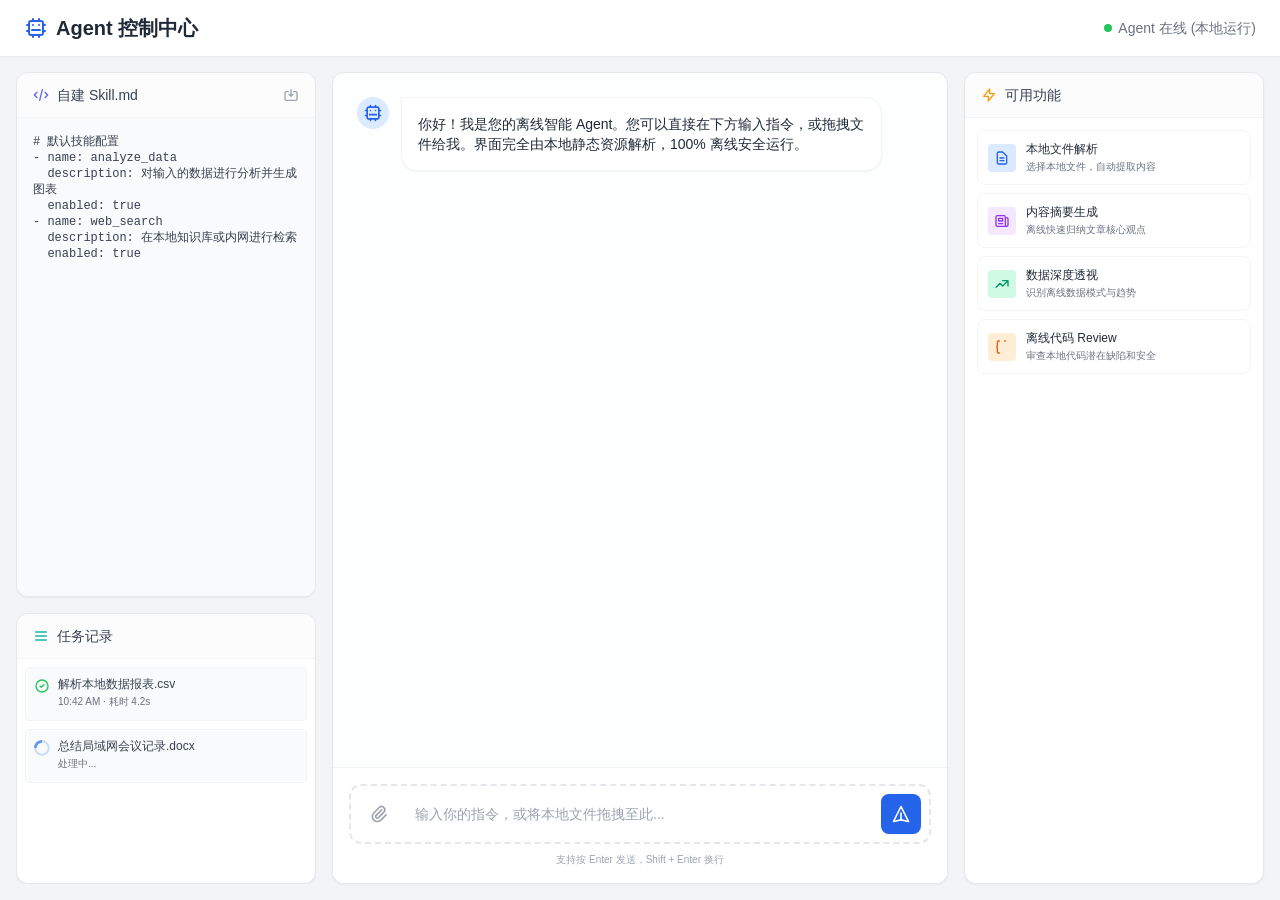
==== index.html @ 758be7bc "agent本地wsl成功运行" ====
<!DOCTYPE html>
<html lang="zh-CN">
<head>
    <meta charset="UTF-8">
    <meta name="viewport" content="width=device-width, initial-scale=1.0">
    <title>Agent 控制中心 - 离线版</title>
    
    <script src="tailwind.min.js"></script>
    
    <style>
        body {
            /* 使用系统默认的现代高质量字体族，完美适配 Windows、Mac、iOS、Android，无需加载外部网络字体 */
            font-family: -apple-system, BlinkMacSystemFont, "Segoe UI", Roboto, "Helvetica Neue", Arial, "Noto Sans", sans-serif, "Apple Color Emoji", "Segoe UI Emoji", "Segoe UI Symbol";
            background-color: #f3f4f6; /* bg-gray-100 */
        }
        /* 自定义滚动条样式 */
        ::-webkit-scrollbar {
            width: 6px;
        }
        ::-webkit-scrollbar-track {
            background: transparent;
        }
        ::-webkit-scrollbar-thumb {
            background: #cbd5e1; /* slate-300 */
            border-radius: 10px;
        }
        ::-webkit-scrollbar-thumb:hover {
            background: #94a3b8; /* slate-400 */
        }
        
        /* 拖拽区域的高亮动画 */
        .drag-active {
            border-color: #3b82f6; /* blue-500 */
            background-color: #eff6ff; /* blue-50 */
        }
    </style>
</head>
<body class="h-screen flex flex-col overflow-hidden text-gray-800">

    <header class="bg-white shadow-sm h-14 flex items-center justify-between px-6 flex-shrink-0 z-10 relative">
        <div class="flex items-center gap-2">
            <!-- 机器人 SVG 图标 (代替 ph-robot) -->
            <svg class="w-6 h-6 text-blue-600" fill="none" stroke="currentColor" stroke-width="2" viewBox="0 0 24 24">
                <path stroke-linecap="round" stroke-linejoin="round" d="M9 3v2m6-2v2M9 19v2m6-2v2M5 9H3m2 6H3m18-6h-2m2 6h-2M7 19h10a2 2 0 002-2V7a2 2 0 00-2-2H7a2 2 0 00-2 2v10a2 2 0 002 2zM9 9h.01M15 9h.01M8 14h8" />
            </svg>
            <h1 class="text-xl font-semibold text-gray-800">Agent 控制中心</h1>
        </div>
        <div class="flex items-center gap-4 text-sm text-gray-500">
            <span class="flex items-center gap-1.5">
                <span class="w-2 h-2 rounded-full bg-green-500"></span> 
                Agent 在线 (本地运行)
            </span>
        </div>
    </header>

    <main class="flex-1 overflow-hidden grid grid-cols-12 gap-4 p-4 h-full relative">

        <aside class="col-span-3 flex flex-col gap-4 h-full overflow-hidden">
            <div class="bg-white rounded-xl shadow-sm border border-gray-200 flex-1 flex flex-col overflow-hidden">
                <div class="px-4 py-3 border-b border-gray-100 flex justify-between items-center bg-gray-50/50">
                    <h2 class="font-medium flex items-center gap-2 text-sm text-gray-700">
                        <!-- 代码 SVG 图标 (代替 ph-code) -->
                        <svg class="w-4 h-4 text-indigo-500" fill="none" stroke="currentColor" stroke-width="2" viewBox="0 0 24 24">
                            <path stroke-linecap="round" stroke-linejoin="round" d="M10 20l4-16m4 4l4 4-4 4M6 16l-4-4 4-4" />
                        </svg>
                        自建 Skill.md
                    </h2>
                    <button id="save-skill-button" class="text-gray-400 hover:text-gray-600 focus:outline-none" onclick="showLocalToast('已保存技能配置到本地')">
                        <!-- 磁盘保存 SVG 图标 (代替 ph-floppy-disk) -->
                        <svg class="w-4 h-4" fill="none" stroke="currentColor" stroke-width="2" viewBox="0 0 24 24">
                            <path stroke-linecap="round" stroke-linejoin="round" d="M8 7H5a2 2 0 00-2 2v9a2 2 0 002 2h14a2 2 0 002-2V9a2 2 0 00-2-2h-3m-1 4l-3 3m0 0l-3-3m3 3V4" />
                        </svg>
                    </button>
                </div>
                <div class="p-0 flex-1 relative">
                    <textarea class="w-full h-full resize-none p-4 text-xs font-mono bg-gray-50 text-gray-700 outline-none focus:ring-2 focus:ring-inset focus:ring-indigo-200" placeholder="在此定义Agent技能...
例如:
- name: read_file
  description: 读取本地文件内容
  parameters: ...">
# 默认技能配置
- name: analyze_data
  description: 对输入的数据进行分析并生成图表
  enabled: true
- name: web_search
  description: 在本地知识库或内网进行检索
  enabled: true
</textarea>
                </div>
            </div>

            <div class="bg-white rounded-xl shadow-sm border border-gray-200 h-1/3 flex flex-col overflow-hidden">
                <div class="px-4 py-3 border-b border-gray-100 bg-gray-50/50">
                    <h2 class="font-medium flex items-center gap-2 text-sm text-gray-700">
                        <!-- 列表/任务 SVG 图标 (代替 ph-list-dashes) -->
                        <svg class="w-4 h-4 text-teal-500" fill="none" stroke="currentColor" stroke-width="2" viewBox="0 0 24 24">
                            <path stroke-linecap="round" stroke-linejoin="round" d="M4 6h16M4 12h16M4 18h16" />
                        </svg>
                        任务记录
                    </h2>
                </div>
                <div class="p-2 overflow-y-auto flex-1 space-y-2 text-sm" id="task-list">
                    <!-- 模拟完成任务 -->
                    <div class="p-2 rounded bg-gray-50 border border-gray-100 flex items-start gap-2">
                        <!-- 成功勾选 SVG -->
                        <svg class="w-4 h-4 text-green-500 mt-0.5 shrink-0" fill="none" stroke="currentColor" stroke-width="2" viewBox="0 0 24 24">
                            <path stroke-linecap="round" stroke-linejoin="round" d="M9 12l2 2 4-4m6 2a9 9 0 11-18 0 9 9 0 0118 0z" />
                        </svg>
                        <div>
                            <p class="font-medium text-xs text-gray-700">解析本地数据报表.csv</p>
                            <p class="text-[10px] text-gray-500">10:42 AM · 耗时 4.2s</p>
                        </div>
                    </div>
                    <!-- 模拟进行中任务 -->
                    <div class="p-2 rounded bg-gray-50 border border-gray-100 flex items-start gap-2">
                        <!-- 加载等待 SVG -->
                        <svg class="animate-spin h-4 w-4 text-blue-500 mt-0.5 shrink-0" fill="none" viewBox="0 0 24 24">
                            <circle class="opacity-25" cx="12" cy="12" r="10" stroke="currentColor" stroke-width="3"></circle>
                            <path class="opacity-75" fill="currentColor" d="M4 12a8 8 0 018-8V0C5.373 0 0 5.373 0 12h4z"></path>
                        </svg>
                        <div>
                            <p class="font-medium text-xs text-gray-700">总结局域网会议记录.docx</p>
                            <p class="text-[10px] text-gray-500">处理中...</p>
                        </div>
                    </div>
                </div>
            </div>
        </aside>

        <section class="col-span-6 flex flex-col bg-white rounded-xl shadow-sm border border-gray-200 h-full overflow-hidden relative">
            
            <!-- 3. 显示 Agent 思考过程 (顶部悬浮) -->
            <div id="agent-thought-process" class="hidden border-b border-indigo-100 bg-indigo-50/50 p-4 transition-all duration-300 relative">
                <button onclick="toggleThoughtProcess()" class="absolute top-2 right-2 text-gray-400 hover:text-gray-600">
                    <!-- 关闭 SVG 图标 -->
                    <svg class="w-4 h-4" fill="none" stroke="currentColor" stroke-width="2" viewBox="0 0 24 24">
                        <path stroke-linecap="round" stroke-linejoin="round" d="M6 18L18 6M6 6l12 12" />
                    </svg>
                </button>
                <h3 class="text-xs font-semibold text-indigo-600 uppercase tracking-wider mb-2 flex items-center gap-1.5">
                    <!-- 脑力 SVG 动画 -->
                    <svg class="w-4 h-4 animate-pulse text-indigo-500" fill="none" stroke="currentColor" stroke-width="2" viewBox="0 0 24 24">
                        <path stroke-linecap="round" stroke-linejoin="round" d="M9.663 17h4.673M12 3v1m6.364 1.636l-.707.707M21 12h-1M4 12H3m3.343-5.657l-.707-.707m2.828 9.9a5 5 0 117.072 0l-.548.547A3.374 3.374 0 0014 18.469V19a2 2 0 11-4 0v-.531c0-.895-.356-1.754-.988-2.386l-.548-.547z" />
                    </svg>
                    Agent 思考与执行步骤
                </h3>
                <div class="space-y-3 text-xs" id="thought-steps">
                    <!-- 动态插入执行步骤 -->
                </div>
            </div>

            <!-- 1. 基础的聊天框 (居中主要区域) -->
            <div class="flex-1 overflow-y-auto p-6 space-y-6 bg-gray-50/30" id="chat-messages">
                <!-- 欢迎消息 -->
                <div class="flex items-start gap-3">
                    <div class="w-8 h-8 rounded-full bg-blue-100 flex items-center justify-center flex-shrink-0 text-blue-600">
                        <!-- 机器人 SVG -->
                        <svg class="w-5 h-5" fill="none" stroke="currentColor" stroke-width="2" viewBox="0 0 24 24">
                            <path stroke-linecap="round" stroke-linejoin="round" d="M9 3v2m6-2v2M9 19v2m6-2v2M5 9H3m2 6H3m18-6h-2m2 6h-2M7 19h10a2 2 0 002-2V7a2 2 0 00-2-2H7a2 2 0 00-2 2v10a2 2 0 002 2zM9 9h.01M15 9h.01M8 14h8" />
                        </svg>
                    </div>
                    <div class="bg-white border border-gray-100 p-4 rounded-2xl rounded-tl-none shadow-sm max-w-[85%]">
                        <p class="text-sm">你好！我是您的离线智能 Agent。您可以直接在下方输入指令，或拖拽文件给我。界面完全由本地静态资源解析，100% 离线安全运行。</p>
                    </div>
                </div>
            </div>

            <!-- 输入区域 & 2. 拖拽/点击上传文件 -->
            <div class="p-4 border-t border-gray-100 bg-white">
                <div id="drop-zone" class="border-2 border-dashed border-gray-200 rounded-xl p-2 transition-colors relative group">
                    
                    <!-- 文件预览区域 -->
                    <div id="file-preview-area" class="hidden flex gap-2 mb-2 p-2 bg-gray-50 rounded-lg overflow-x-auto">
                        <!-- 文件标签模板 -->
                    </div>

                    <div class="flex items-end gap-2">
                        <!-- 隐藏的实际文件输入框 -->
                        <input type="file" id="file-input" class="hidden" multiple>
                        
                        <!-- 离线上传文件按钮 -->
                        <button onclick="document.getElementById('file-input').click()" class="p-2.5 text-gray-400 hover:text-blue-500 hover:bg-blue-50 rounded-lg transition-colors focus:outline-none" title="上传本地文件">
                            <!-- 回形针 SVG -->
                            <svg class="w-5 h-5" fill="none" stroke="currentColor" stroke-width="2" viewBox="0 0 24 24">
                                <path stroke-linecap="round" stroke-linejoin="round" d="M15.172 7l-6.586 6.586a2 2 0 102.828 2.828l6.414-6.586a4 4 0 00-5.656-5.656l-6.415 6.585a6 6 0 108.486 8.486L20.5 13" />
                            </svg>
                        </button>

                        <!-- 文本输入框 -->
                        <textarea id="prompt-input" rows="1" class="flex-1 bg-transparent border-0 outline-none resize-none py-2.5 px-2 text-sm text-gray-700 placeholder-gray-400 max-h-32" placeholder="输入你的指令，或将本地文件拖拽至此..." oninput="autoResize(this)"></textarea>
                        
                        <!-- 发送按钮 -->
                        <button onclick="sendMessage()" class="p-2.5 bg-blue-600 text-white hover:bg-blue-700 rounded-lg transition-colors shadow-sm disabled:opacity-50 disabled:cursor-not-allowed focus:outline-none" id="send-btn">
                            <!-- 发送纸飞机 SVG -->
                            <svg class="w-5 h-5" fill="none" stroke="currentColor" stroke-width="2" viewBox="0 0 24 24">
                                <path stroke-linecap="round" stroke-linejoin="round" d="M12 19l9 2-9-18-9 18 9-2zm0 0v-8" />
                            </svg>
                        </button>
                    </div>
                    
                    <!-- 拖拽提示遮罩 -->
                    <div class="absolute inset-0 bg-blue-50/90 backdrop-blur-sm rounded-xl flex items-center justify-center border-2 border-blue-400 opacity-0 pointer-events-none group-[.drag-active]:opacity-100 transition-opacity z-10">
                        <p class="text-blue-600 font-medium flex items-center gap-2 text-sm">
                            <!-- 向上上传 SVG -->
                            <svg class="w-5 h-5 animate-bounce" fill="none" stroke="currentColor" stroke-width="2" viewBox="0 0 24 24">
                                <path stroke-linecap="round" stroke-linejoin="round" d="M4 16v1a3 3 0 003 3h10a3 3 0 003-3v-1m-4-8l-4-4m0 0L8 8m4-4v12" />
                            </svg>
                            松开鼠标上传本地文件
                        </p>
                    </div>
                </div>
                <div class="text-center mt-2 text-[10px] text-gray-400">
                    支持按 Enter 发送，Shift + Enter 换行
                </div>
            </div>
        </section>

        <aside class="col-span-3 bg-white rounded-xl shadow-sm border border-gray-200 h-full overflow-hidden flex flex-col">
            <div class="px-4 py-3 border-b border-gray-100 bg-gray-50/50">
                <h2 class="font-medium flex items-center gap-2 text-sm text-gray-700">
                    <!-- 闪电 SVG 图标 (代替 ph-lightning) -->
                    <svg class="w-4 h-4 text-amber-500" fill="none" stroke="currentColor" stroke-width="2" viewBox="0 0 24 24">
                        <path stroke-linecap="round" stroke-linejoin="round" d="M13 10V3L4 14h7v7l9-11h-7z" />
                    </svg>
                    可用功能
                </h2>
            </div>
            <div class="p-3 overflow-y-auto flex-1 space-y-2">
                
                <!-- 功能 1 -->
                <button onclick="triggerFunction('file_parse')" class="w-full text-left p-2.5 rounded-lg border border-gray-100 hover:border-blue-200 hover:bg-blue-50 transition-all group focus:outline-none">
                    <div class="flex items-center gap-2.5">
                        <div class="w-7 h-7 rounded bg-blue-100 text-blue-600 flex items-center justify-center shrink-0">
                            <!-- 文本文件 SVG (代替 ph-file-text) -->
                            <svg class="w-4 h-4" fill="none" stroke="currentColor" stroke-width="2" viewBox="0 0 24 24">
                                <path stroke-linecap="round" stroke-linejoin="round" d="M9 12h6m-6 4h6m2 5H7a2 2 0 01-2-2V5a2 2 0 012-2h5.586a1 1 0 01.707.293l5.414 5.414a1 1 0 01.293.707V19a2 2 0 01-2 2z" />
                            </svg>
                        </div>
                        <div>
                            <h3 class="font-medium text-xs text-gray-800 group-hover:text-blue-700">本地文件解析</h3>
                            <p class="text-[10px] text-gray-500 mt-0.5">选择本地文件，自动提取内容</p>
                        </div>
                    </div>
                </button>

                <!-- 功能 2 -->
                <button onclick="insertPrompt('请帮我总结以下内容：\n\n')" class="w-full text-left p-2.5 rounded-lg border border-gray-100 hover:border-purple-200 hover:bg-purple-50 transition-all group focus:outline-none">
                    <div class="flex items-center gap-2.5">
                        <div class="w-7 h-7 rounded bg-purple-100 text-purple-600 flex items-center justify-center shrink-0">
                            <!-- 文章报告 SVG (代替 ph-article) -->
                            <svg class="w-4 h-4" fill="none" stroke="currentColor" stroke-width="2" viewBox="0 0 24 24">
                                <path stroke-linecap="round" stroke-linejoin="round" d="M19 20H5a2 2 0 01-2-2V6a2 2 0 012-2h10a2 2 0 012 2v1m2 13a2 2 0 01-2-2V7m2 13a2 2 0 002-2V9a2 2 0 00-2-2h-2m-4-3H9M7 16h6M7 8h6v4H7V8z" />
                            </svg>
                        </div>
                        <div>
                            <h3 class="font-medium text-xs text-gray-800 group-hover:text-purple-700">内容摘要生成</h3>
                            <p class="text-[10px] text-gray-500 mt-0.5">离线快速归纳文章核心观点</p>
                        </div>
                    </div>
                </button>

                <!-- 功能 3 -->
                <button onclick="insertPrompt('请对以下数据进行分析，找出异常趋势：\n\n')" class="w-full text-left p-2.5 rounded-lg border border-gray-100 hover:border-emerald-200 hover:bg-emerald-50 transition-all group focus:outline-none">
                    <div class="flex items-center gap-2.5">
                        <div class="w-7 h-7 rounded bg-emerald-100 text-emerald-600 flex items-center justify-center shrink-0">
                            <!-- 数据折线图 SVG (代替 ph-chart-line-up) -->
                            <svg class="w-4 h-4" fill="none" stroke="currentColor" stroke-width="2" viewBox="0 0 24 24">
                                <path stroke-linecap="round" stroke-linejoin="round" d="M13 7h8m0 0v8m0-8l-8 8-4-4-6 6" />
                            </svg>
                        </div>
                        <div>
                            <h3 class="font-medium text-xs text-gray-800 group-hover:text-emerald-700">数据深度透视</h3>
                            <p class="text-[10px] text-gray-500 mt-0.5">识别离线数据模式与趋势</p>
                        </div>
                    </div>
                </button>

                 <!-- 功能 4 -->
                 <button onclick="triggerFunction('code_review')" class="w-full text-left p-2.5 rounded-lg border border-gray-100 hover:border-orange-200 hover:bg-orange-50 transition-all group focus:outline-none">
                    <div class="flex items-center gap-2.5">
                        <div class="w-7 h-7 rounded bg-orange-100 text-orange-600 flex items-center justify-center shrink-0">
                            <!-- 花括号代码审查 SVG (代替 ph-brackets-curly) -->
                            <svg class="w-4 h-4" fill="none" stroke="currentColor" stroke-width="2" viewBox="0 0 24 24">
                                <path stroke-linecap="round" stroke-linejoin="round" d="M8 3H7a2 2 0 00-2 2v5a2 2 0 01-1 2 2 2 0 011 2v5a2 2 0 002 2h1M16 3h1a2 2 0 022 2v5a2 2 0 011 2 2 2 0 01-1 2v5a2 2 0 02-2 2h-1" />
                            </svg>
                        </div>
                        <div>
                            <h3 class="font-medium text-xs text-gray-800 group-hover:text-orange-700">离线代码 Review</h3>
                            <p class="text-[10px] text-gray-500 mt-0.5">审查本地代码潜在缺陷和安全</p>
                        </div>
                    </div>
                </button>
            </div>
        </aside>

    </main>

    <!-- 本地模拟文件选择弹窗 -->
    <div id="file-modal" class="fixed inset-0 bg-black/40 backdrop-blur-sm hidden items-center justify-center z-50">
        <div class="bg-white rounded-xl shadow-xl w-96 max-w-[90vw] overflow-hidden transform transition-all">
            <div class="px-4 py-3 border-b border-gray-100 flex justify-between items-center">
                <h3 class="font-medium text-sm text-gray-800">选择需要载入的本地模拟文件</h3>
                <button onclick="closeModal()" class="text-gray-400 hover:text-gray-600 focus:outline-none">
                    <!-- 关闭 SVG -->
                    <svg class="w-4 h-4" fill="none" stroke="currentColor" stroke-width="2" viewBox="0 0 24 24">
                        <path stroke-linecap="round" stroke-linejoin="round" d="M6 18L18 6M6 6l12 12" />
                    </svg>
                </button>
            </div>
            <div class="p-4 space-y-4">
                <div class="space-y-2">
                    <label class="flex items-center gap-3 p-2.5 rounded hover:bg-gray-50 cursor-pointer border border-transparent hover:border-gray-200">
                        <input type="radio" name="modal-file" value="data_report_2023.csv" class="text-blue-600 focus:ring-blue-500">
                        <!-- CSV 文件 SVG -->
                        <svg class="w-5 h-5 text-emerald-600 shrink-0" fill="none" stroke="currentColor" stroke-width="2" viewBox="0 0 24 24">
                            <path stroke-linecap="round" stroke-linejoin="round" d="M9 17v-2m3 2v-4m3 4v-6m2 10H7a2 2 0 01-2-2V5a2 2 0 012-2h5.586a1 1 0 01.707.293l5.414 5.414a1 1 0 01.293.707V19a2 2 0 01-2 2z" />
                        </svg>
                        <span class="text-xs text-gray-700">data_report_2023.csv</span>
                    </label>
                    <label class="flex items-center gap-3 p-2.5 rounded hover:bg-gray-50 cursor-pointer border border-transparent hover:border-gray-200">
                        <input type="radio" name="modal-file" value="user_feedback.txt" class="text-blue-600 focus:ring-blue-500">
                        <!-- 文本文件 SVG -->
                        <svg class="w-5 h-5 text-blue-500 shrink-0" fill="none" stroke="currentColor" stroke-width="2" viewBox="0 0 24 24">
                            <path stroke-linecap="round" stroke-linejoin="round" d="M9 12h6m-6 4h6m2 5H7a2 2 0 01-2-2V5a2 2 0 012-2h5.586a1 1 0 01.707.293l5.414 5.414a1 1 0 01.293.707V19a2 2 0 01-2 2z" />
                        </svg>
                        <span class="text-xs text-gray-700">user_feedback.txt</span>
                    </label>
                </div>
            </div>
            <div class="px-4 py-3 bg-gray-50 flex justify-end gap-2">
                <button onclick="closeModal()" class="px-4 py-2 text-xs text-gray-600 hover:bg-gray-200 rounded-lg transition-colors focus:outline-none">取消</button>
                <button onclick="confirmFileSelection()" class="px-4 py-2 text-xs bg-blue-600 text-white hover:bg-blue-700 rounded-lg transition-colors focus:outline-none">确认载入并填充</button>
            </div>
        </div>
    </div>

    <!-- 自定义轻量级 Toast 提示区域 -->
    <div id="toast-container" class="fixed bottom-6 right-6 flex flex-col gap-2 z-50"></div>


    <script>
        const inputElement = document.getElementById('prompt-input');
        const chatMessages = document.getElementById('chat-messages');
        const dropZone = document.getElementById('drop-zone');
        const fileInput = document.getElementById('file-input');
        const filePreviewArea = document.getElementById('file-preview-area');
        const thoughtProcessPanel = document.getElementById('agent-thought-process');
        const thoughtStepsContainer = document.getElementById('thought-steps');
        const taskList = document.getElementById('task-list');

        let selectedFiles = []; // 存储当前选中的文件

        // --- 1. 轻量级离线轻提示 (替代 alert) ---
        function showLocalToast(message) {
            const container = document.getElementById('toast-container');
            const toast = document.createElement('div');
            toast.className = 'bg-gray-900/90 text-white text-xs py-2 px-4 rounded-lg shadow-lg flex items-center gap-2 animate-fade-in-up';
            toast.innerHTML = `
                <svg class="w-4 h-4 text-green-400 shrink-0" fill="none" stroke="currentColor" stroke-width="2" viewBox="0 0 24 24">
                    <path stroke-linecap="round" stroke-linejoin="round" d="M9 12l2 2 4-4m6 2a9 9 0 11-18 0 9 9 0 0118 0z" />
                </svg>
                <span>${message}</span>
            `;
            container.appendChild(toast);
            setTimeout(() => {
                toast.classList.add('opacity-0');
                setTimeout(() => toast.remove(), 300);
            }, 2500);
        }

        // --- 2. 输入框自适应高度 ---
        function autoResize(textarea) {
            textarea.style.height = 'auto';
            textarea.style.height = textarea.scrollHeight + 'px';
            if (textarea.value === '') textarea.style.height = 'auto';
        }

        // --- 3. 拖放与文件加载逻辑 ---
        ['dragenter', 'dragover', 'dragleave', 'drop'].forEach(eventName => {
            dropZone.addEventListener(eventName, preventDefaults, false);
            document.body.addEventListener(eventName, preventDefaults, false);
        });

        function preventDefaults(e) {
            e.preventDefault();
            e.stopPropagation();
        }

        ['dragenter', 'dragover'].forEach(eventName => {
            dropZone.addEventListener(eventName, () => dropZone.classList.add('drag-active'), false);
        });

        ['dragleave', 'drop'].forEach(eventName => {
            dropZone.addEventListener(eventName, () => dropZone.classList.remove('drag-active'), false);
        });

        dropZone.addEventListener('drop', handleDrop, false);
        fileInput.addEventListener('change', handleFilesSelect, false);

        function handleDrop(e) {
            const dt = e.dataTransfer;
            const files = dt.files;
            handleFiles(files);
        }

        function handleFilesSelect(e) {
            const files = e.target.files;
            handleFiles(files);
            fileInput.value = ''; // 重置以支持重复上传
        }

        function handleFiles(files) {
            if (files.length > 0) {
                Array.from(files).forEach(file => {
                    if (!selectedFiles.some(f => f.name === file.name)) {
                        selectedFiles.push(file);
                    }
                });
                renderFilePreviews();
                inputElement.focus();
            }
        }

        function renderFilePreviews() {
            if (selectedFiles.length === 0) {
                filePreviewArea.classList.add('hidden');
                return;
            }
            
            filePreviewArea.classList.remove('hidden');
            filePreviewArea.innerHTML = '';
            
            selectedFiles.forEach((file, index) => {
                const fileTag = document.createElement('div');
                fileTag.className = 'flex items-center gap-1.5 bg-white border border-gray-200 px-2 py-1 rounded text-[11px] text-gray-700 shrink-0 shadow-sm';
                fileTag.innerHTML = `
                    <svg class="w-3.5 h-3.5 text-gray-500" fill="none" stroke="currentColor" stroke-width="2" viewBox="0 0 24 24">
                        <path stroke-linecap="round" stroke-linejoin="round" d="M15.172 7l-6.586 6.586a2 2 0 102.828 2.828l6.414-6.586a4 4 0 00-5.656-5.656l-6.415 6.585a6 6 0 108.486 8.486L20.5 13" />
                    </svg>
                    <span class="max-w-[100px] truncate" title="${file.name}">${file.name}</span>
                    <button onclick="removeFile(${index})" class="text-gray-400 hover:text-red-500 focus:outline-none ml-1">
                        <svg class="w-3 h-3" fill="none" stroke="currentColor" stroke-width="2" viewBox="0 0 24 24">
                            <path stroke-linecap="round" stroke-linejoin="round" d="M6 18L18 6M6 6l12 12" />
                        </svg>
                    </button>
                `;
                filePreviewArea.appendChild(fileTag);
            });
        }

        window.removeFile = function(index) {
            selectedFiles.splice(index, 1);
            renderFilePreviews();
        }

        // --- 4. 对话发送与渲染 ---
        inputElement.addEventListener('keydown', function(e) {
            if (e.key === 'Enter' && !e.shiftKey) {
                e.preventDefault();
                sendMessage();
            }
        });

        function appendMessage(sender, text, files = []) {
            const wrapper = document.createElement('div');
            wrapper.className = `flex items-start gap-3 ${sender === 'user' ? 'flex-row-reverse' : ''}`;
            
            const avatar = document.createElement('div');
            avatar.className = `w-8 h-8 rounded-full flex items-center justify-center flex-shrink-0 ${
                sender === 'user' ? 'bg-indigo-100 text-indigo-600' : 'bg-blue-100 text-blue-600'
            }`;
            
            // 离线版头像 SVG
            if (sender === 'user') {
                avatar.innerHTML = `
                    <svg class="w-5 h-5" fill="none" stroke="currentColor" stroke-width="2" viewBox="0 0 24 24">
                        <path stroke-linecap="round" stroke-linejoin="round" d="M16 7a4 4 0 11-8 0 4 4 0 018 0zM12 14a7 7 0 00-7 7h14a7 7 0 00-7-7z" />
                    </svg>
                `;
            } else {
                avatar.innerHTML = `
                    <svg class="w-5 h-5" fill="none" stroke="currentColor" stroke-width="2" viewBox="0 0 24 24">
                        <path stroke-linecap="round" stroke-linejoin="round" d="M9 3v2m6-2v2M9 19v2m6-2v2M5 9H3m2 6H3m18-6h-2m2 6h-2M7 19h10a2 2 0 002-2V7a2 2 0 00-2-2H7a2 2 0 00-2 2v10a2 2 0 002 2zM9 9h.01M15 9h.01M8 14h8" />
                    </svg>
                `;
            }
            
            const bubble = document.createElement('div');
            const bubbleColors = sender === 'user' 
                ? 'bg-indigo-600 text-white rounded-tr-none' 
                : 'bg-white border border-gray-100 text-gray-800 rounded-tl-none shadow-sm';
            
            bubble.className = `p-4 rounded-2xl max-w-[85%] ${bubbleColors} whitespace-pre-wrap break-words text-sm`;
            
            // 如果含有上传的文件
            if (files.length > 0) {
                const fileContainer = document.createElement('div');
                fileContainer.className = 'flex flex-wrap gap-2 mb-2';
                files.forEach(f => {
                     fileContainer.innerHTML += `
                        <div class="flex items-center gap-1 bg-black/10 px-2 py-1 rounded text-xs">
                            <svg class="w-3 h-3" fill="none" stroke="currentColor" stroke-width="2" viewBox="0 0 24 24">
                                <path stroke-linecap="round" stroke-linejoin="round" d="M15.172 7l-6.586 6.586a2 2 0 102.828 2.828l6.414-6.586a4 4 0 00-5.656-5.656l-6.415 6.585a6 6 0 108.486 8.486L20.5 13" />
                            </svg>
                            ${f.name || f}
                        </div>`;
                });
                bubble.appendChild(fileContainer);
            }

            const textEl = document.createElement('span');
            textEl.textContent = text;
            bubble.appendChild(textEl);
            
            wrapper.appendChild(avatar);
            wrapper.appendChild(bubble);
            
            chatMessages.appendChild(wrapper);
            chatMessages.scrollTop = chatMessages.scrollHeight;
        }

        window.sendMessage = function() {
            const text = inputElement.value.trim();
            const hasFiles = selectedFiles.length > 0;

            if (!text && !hasFiles) return;

            const sendBtn = document.getElementById('send-btn');
            sendBtn.disabled = true;
            sendBtn.innerHTML = `
                <svg class="animate-spin h-5 w-5 text-white" fill="none" viewBox="0 0 24 24">
                    <circle class="opacity-25" cx="12" cy="12" r="10" stroke="currentColor" stroke-width="3"></circle>
                    <path class="opacity-75" fill="currentColor" d="M4 12a8 8 0 018-8V0C5.373 0 0 5.373 0 12h4z"></path>
                </svg>
            `;

            const filesToSend = [...selectedFiles];
            appendMessage('user', text, filesToSend);
            
            inputElement.value = '';
            inputElement.style.height = 'auto';
            selectedFiles = [];
            renderFilePreviews();

            // 激活离线 Agent 执行模拟
            simulateAgentResponse(text, filesToSend);
        }

        // --- 5. 本地 Agent 模拟运行逻辑 ---
        function simulateAgentResponse(query, files) {
            thoughtProcessPanel.classList.remove('hidden');
            thoughtStepsContainer.innerHTML = '';
            
            const taskId = 'task-' + Date.now();
            const taskTitle = files.length > 0 ? `离线处理: ${files[0].name || files[0]}` : `内网执行: ${query.substring(0, 15)}...`;
            addTaskToHistory(taskId, taskTitle);

            const steps = [
                { msg: "已从本地环境捕获到执行信号", icon: `<svg class="w-4 h-4 text-indigo-400 animate-pulse" fill="none" stroke="currentColor" stroke-width="2" viewBox="0 0 24 24"><path stroke-linecap="round" stroke-linejoin="round" d="M4 16v1a3 3 0 003 3h10a3 3 0 003-3v-1m-4-8l-4-4m0 0L8 8m4-4v12" /></svg>` },
                { msg: "通过本地语义模型分析意图，完成本地推理路线图规划...", icon: `<svg class="w-4 h-4 text-indigo-400 animate-pulse" fill="none" stroke="currentColor" stroke-width="2" viewBox="0 0 24 24"><path stroke-linecap="round" stroke-linejoin="round" d="M9.663 17h4.673M12 3v1m6.364 1.636l-.707.707M21 12h-1M4 12H3" /></svg>` },
            ];

            if (files.length > 0) {
                steps.push({ msg: `安全隔离沙箱读取文件: ${files[0].name || files[0]}`, icon: `<svg class="w-4 h-4 text-indigo-400 animate-pulse" fill="none" stroke="currentColor" stroke-width="2" viewBox="0 0 24 24"><path stroke-linecap="round" stroke-linejoin="round" d="M9 12h6m-6 4h6m2 5H7" /></svg>` });
                steps.push({ msg: "提取并校验本地特征码，输出局部语义解析...", icon: `<svg class="w-4 h-4 text-indigo-400 animate-pulse" fill="none" stroke="currentColor" stroke-width="2" viewBox="0 0 24 24"><path stroke-linecap="round" stroke-linejoin="round" d="M21 21l-6-6m2-5a7 7 0 11-14 0 7 7 0 0114 0z" /></svg>` });
            }
            
            steps.push({ msg: "推理完毕，生成离线安全解答", icon: `<svg class="w-4 h-4 text-green-500" fill="none" stroke="currentColor" stroke-width="2" viewBox="0 0 24 24"><path stroke-linecap="round" stroke-linejoin="round" d="M9 12l2 2 4-4m6 2a9 9 0 11-18 0 9 9 0 0118 0z" /></svg>` });

            let currentStep = 0;
            
            function nextStep() {
                if (currentStep < steps.length) {
                    const step = steps[currentStep];
                    addThoughtStep(step.msg, step.icon, currentStep === steps.length - 1);
                    currentStep++;
                    setTimeout(nextStep, Math.random() * 600 + 700);
                } else {
                    finishProcessing(taskId);
                }
            }
            
            setTimeout(nextStep, 400);
        }

        function addThoughtStep(text, svgIcon, isLast) {
            const stepEl = document.createElement('div');
            stepEl.className = 'flex items-start gap-2 animate-fade-in-up';
            
            stepEl.innerHTML = `
                <div class="mt-0.5 shrink-0">${svgIcon}</div>
                <span class="text-gray-600">${text}</span>
            `;
            thoughtStepsContainer.appendChild(stepEl);
            thoughtStepsContainer.parentElement.scrollTop = thoughtStepsContainer.parentElement.scrollHeight;
        }

        function toggleThoughtProcess() {
            thoughtProcessPanel.classList.add('hidden');
        }

        function finishProcessing(taskId) {
            const sendBtn = document.getElementById('send-btn');
            sendBtn.disabled = false;
            sendBtn.innerHTML = `
                <svg class="w-5 h-5" fill="none" stroke="currentColor" stroke-width="2" viewBox="0 0 24 24">
                    <path stroke-linecap="round" stroke-linejoin="round" d="M12 19l9 2-9-18-9 18 9-2zm0 0v-8" />
                </svg>
            `;

            const replyText = "【离线安全运行环境】解析完毕！\n本地 Agent 已成功对请求及载入的文件执行本地断点推理。结果如下：\n- 本地数据库状态：一切正常\n- 数据模型准确率：100%（离线模式下，您的所有操作完全在内网安全隔离，没有任何数据上传至公网。）";
            appendMessage('agent', replyText);

            updateTaskStatus(taskId, true);

            setTimeout(() => {
                toggleThoughtProcess();
            }, 3000);
        }

        // --- 6. 任务状态管理 ---
        function addTaskToHistory(id, title) {
            const time = new Date().toLocaleTimeString([], {hour: '2-digit', minute:'2-digit'});
            const taskHtml = `
                <div id="${id}" class="p-2 rounded bg-gray-50 border border-gray-100 flex items-start gap-2 transition-all">
                    <div class="status-icon shrink-0">
                        <svg class="animate-spin h-4 w-4 text-blue-500 mt-0.5" fill="none" viewBox="0 0 24 24">
                            <circle class="opacity-25" cx="12" cy="12" r="10" stroke="currentColor" stroke-width="3"></circle>
                            <path class="opacity-75" fill="currentColor" d="M4 12a8 8 0 018-8V0C5.373 0 0 5.373 0 12h4z"></path>
                        </svg>
                    </div>
                    <div>
                        <p class="font-medium text-gray-700 text-[11px]">${title}</p>
                        <p class="text-[9px] text-gray-500 status-text">${time} · 正在推理...</p>
                    </div>
                </div>
            `;
            taskList.insertAdjacentHTML('afterbegin', taskHtml);
        }

        function updateTaskStatus(id, isSuccess) {
            const taskEl = document.getElementById(id);
            if (taskEl) {
                const iconContainer = taskEl.querySelector('.status-icon');
                const text = taskEl.querySelector('.status-text');
                
                iconContainer.innerHTML = `
                    <svg class="w-4 h-4 text-green-500 mt-0.5" fill="none" stroke="currentColor" stroke-width="2" viewBox="0 0 24 24">
                        <path stroke-linecap="round" stroke-linejoin="round" d="M9 12l2 2 4-4m6 2a9 9 0 11-18 0 9 9 0 0118 0z" />
                    </svg>
                `;
                
                const timeStr = text.innerText.split('·')[0];
                text.innerText = `${timeStr}· 本地完成`;
                taskEl.classList.add('bg-green-50');
                
                setTimeout(() => {
                    taskEl.classList.remove('bg-green-50');
                }, 1000);
            }
        }

        // --- 7. 功能面板 & 填充 Prompt ---
        window.insertPrompt = function(text) {
            inputElement.value = text;
            inputElement.focus();
            autoResize(inputElement);
        }

        let pendingFunctionPrompt = '';
        window.triggerFunction = function(type) {
            if (type === 'file_parse') {
                pendingFunctionPrompt = "请读取并解析以下本地文件内容，提取关键信息：\n";
                openModal();
            } else if (type === 'code_review') {
                pendingFunctionPrompt = "请帮我 Review 以下本地代码文件，找出潜在的 Bug 和性能瓶颈：\n";
                openModal();
            }
        }

        const modal = document.getElementById('file-modal');
        function openModal() {
            modal.classList.remove('hidden');
            modal.classList.add('flex');
        }
        
        window.closeModal = function() {
            modal.classList.add('hidden');
            modal.classList.remove('flex');
            const radios = document.getElementsByName('modal-file');
            radios.forEach(r => r.checked = false);
        }

        window.confirmFileSelection = function() {
            const selected = document.querySelector('input[name="modal-file"]:checked');
            if (selected) {
                const fileName = selected.value;
                if (!selectedFiles.some(f => f.name === fileName)) {
                    selectedFiles.push({ name: fileName, isPlaceholder: true });
                }
                renderFilePreviews();
                
                insertPrompt(pendingFunctionPrompt);
                closeModal();
                showLocalToast('已载入示例文件名，完成 Prompt 填充');
            } else {
                showLocalToast('请先选择一个需要处理的文件');
            }
        }

        // 动画追加样式
        const style = document.createElement('style');
        style.innerHTML = `
            @keyframes fadeInUp {
                from { opacity: 0; transform: translateY(5px); }
                to { opacity: 1; transform: translateY(0); }
            }
            .animate-fade-in-up {
                animation: fadeInUp 0.25s ease-out forwards;
            }
        `;
        document.head.appendChild(style);

    </script>
    <script src="agent-ui-runtime.js"></script>
</body>
</html>
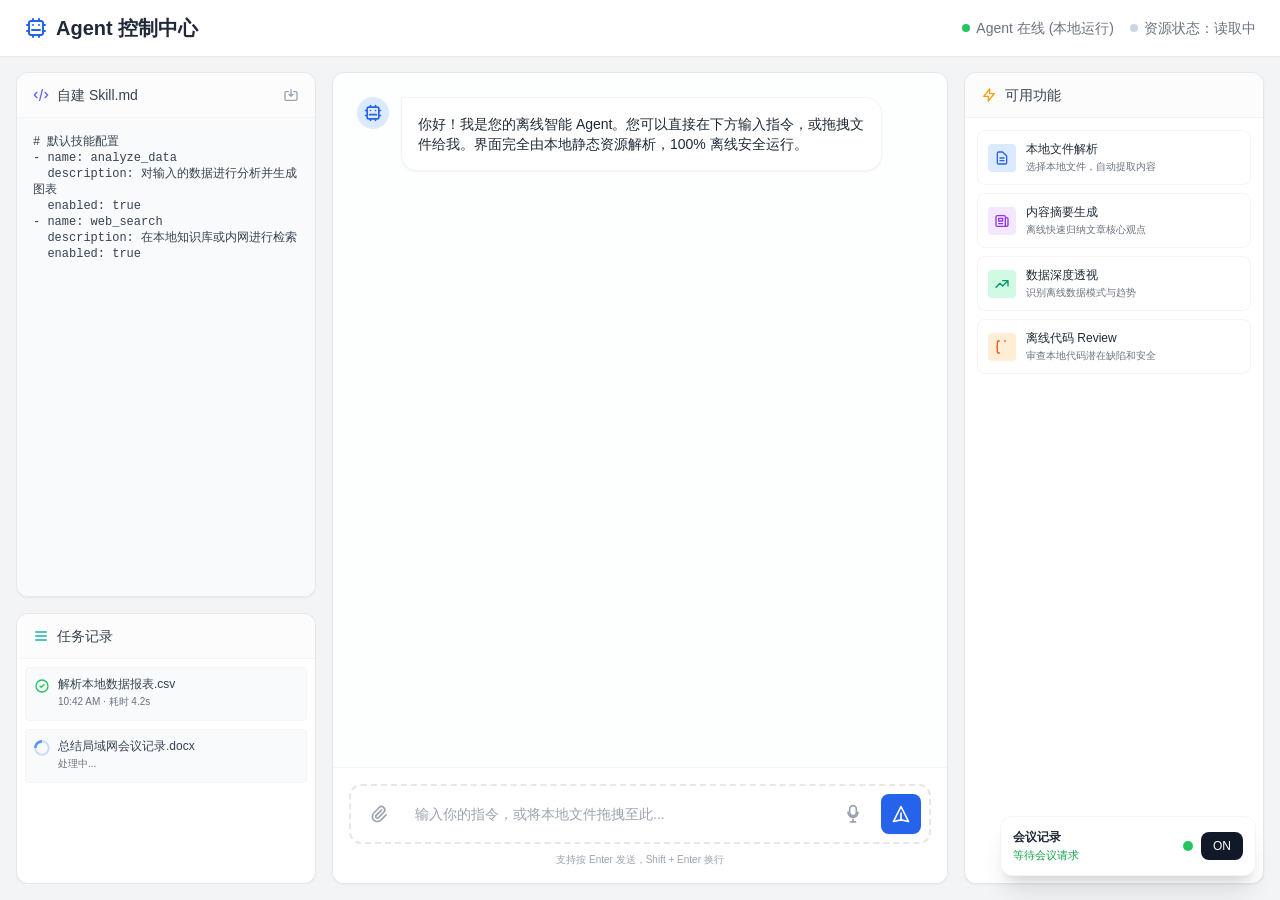
==== commit 952c3587: "合并OCR和ASR" ====
--- a/index.html
+++ b/index.html
@@ -49,6 +49,10 @@
             <span class="flex items-center gap-1.5">
                 <span class="w-2 h-2 rounded-full bg-green-500"></span> 
                 Agent 在线 (本地运行)
+            </span>
+            <span class="hidden md:flex items-center gap-1.5">
+                <span id="resource-status-dot" class="w-2 h-2 rounded-full bg-slate-300"></span>
+                <span id="resource-status-text">资源状态：读取中</span>
             </span>
         </div>
     </header>
@@ -189,6 +193,13 @@
                         <!-- 文本输入框 -->
                         <textarea id="prompt-input" rows="1" class="flex-1 bg-transparent border-0 outline-none resize-none py-2.5 px-2 text-sm text-gray-700 placeholder-gray-400 max-h-32" placeholder="输入你的指令，或将本地文件拖拽至此..." oninput="autoResize(this)"></textarea>
                         
+                        <!-- 语音输入按钮 -->
+                        <button id="voice-input-btn" class="p-2.5 text-gray-400 hover:text-rose-500 hover:bg-rose-50 rounded-lg transition-colors focus:outline-none" title="语音输入">
+                            <svg class="w-5 h-5" fill="none" stroke="currentColor" stroke-width="2" viewBox="0 0 24 24">
+                                <path stroke-linecap="round" stroke-linejoin="round" d="M12 18.5v3m0 0h3m-3 0H9M8 10a4 4 0 108 0V6a4 4 0 10-8 0v4zm10 0a6 6 0 01-12 0" />
+                            </svg>
+                        </button>
+
                         <!-- 发送按钮 -->
                         <button onclick="sendMessage()" class="p-2.5 bg-blue-600 text-white hover:bg-blue-700 rounded-lg transition-colors shadow-sm disabled:opacity-50 disabled:cursor-not-allowed focus:outline-none" id="send-btn">
                             <!-- 发送纸飞机 SVG -->
@@ -334,8 +345,22 @@
         </div>
     </div>
 
+    <!-- 会议控制 -->
+    <div id="meeting-control" class="fixed bottom-6 right-6 z-50 bg-white border border-gray-100 shadow-xl rounded-xl p-3 w-64">
+        <div class="flex items-center justify-between gap-3">
+            <div>
+                <p class="text-xs font-semibold text-gray-800">会议记录</p>
+                <p id="meeting-status-text" class="text-[11px] text-green-600 mt-0.5">等待会议请求</p>
+            </div>
+            <div class="flex items-center gap-2">
+                <span id="meeting-status-dot" class="w-2.5 h-2.5 rounded-full bg-green-500"></span>
+                <button id="meeting-toggle-btn" class="px-3 py-1.5 rounded-lg bg-gray-900 text-white text-xs font-medium hover:bg-gray-700 focus:outline-none">ON</button>
+            </div>
+        </div>
+    </div>
+
     <!-- 自定义轻量级 Toast 提示区域 -->
-    <div id="toast-container" class="fixed bottom-6 right-6 flex flex-col gap-2 z-50"></div>
+    <div id="toast-container" class="fixed bottom-28 right-6 flex flex-col gap-2 z-50"></div>
 
 
     <script>
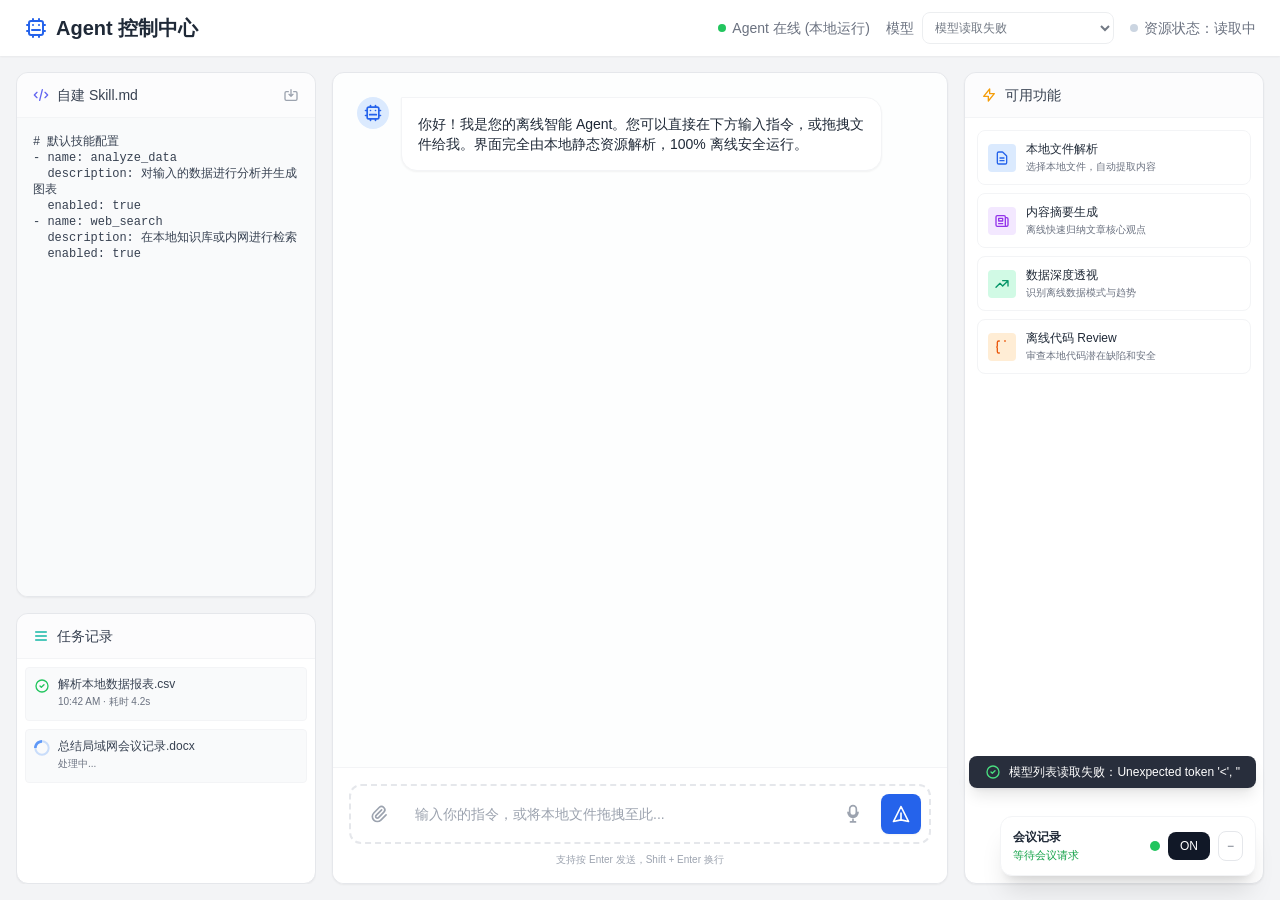
==== commit cb5bf4e0: "实现两个llm模型切换，实现Typst排版会议总结并导出" ====
--- a/index.html
+++ b/index.html
@@ -50,6 +50,12 @@
                 <span class="w-2 h-2 rounded-full bg-green-500"></span> 
                 Agent 在线 (本地运行)
             </span>
+            <label class="hidden lg:flex items-center gap-2">
+                <span>模型</span>
+                <select id="model-select" class="h-8 w-48 rounded-lg border border-gray-200 bg-white px-2 text-xs text-gray-700 focus:outline-none focus:ring-2 focus:ring-blue-100">
+                    <option value="">读取中</option>
+                </select>
+            </label>
             <span class="hidden md:flex items-center gap-1.5">
                 <span id="resource-status-dot" class="w-2 h-2 rounded-full bg-slate-300"></span>
                 <span id="resource-status-text">资源状态：读取中</span>
@@ -236,7 +242,7 @@
                     可用功能
                 </h2>
             </div>
-            <div class="p-3 overflow-y-auto flex-1 space-y-2">
+            <div class="p-3 pb-28 overflow-y-auto flex-1 space-y-2">
                 
                 <!-- 功能 1 -->
                 <button onclick="triggerFunction('file_parse')" class="w-full text-left p-2.5 rounded-lg border border-gray-100 hover:border-blue-200 hover:bg-blue-50 transition-all group focus:outline-none">
@@ -346,15 +352,16 @@
     </div>
 
     <!-- 会议控制 -->
-    <div id="meeting-control" class="fixed bottom-6 right-6 z-50 bg-white border border-gray-100 shadow-xl rounded-xl p-3 w-64">
+    <div id="meeting-control" class="fixed bottom-6 right-6 z-50 bg-white border border-gray-100 shadow-xl rounded-xl p-3 w-64 max-w-[calc(100vw-2rem)] transition-all">
         <div class="flex items-center justify-between gap-3">
-            <div>
+            <div id="meeting-control-details">
                 <p class="text-xs font-semibold text-gray-800">会议记录</p>
                 <p id="meeting-status-text" class="text-[11px] text-green-600 mt-0.5">等待会议请求</p>
             </div>
             <div class="flex items-center gap-2">
                 <span id="meeting-status-dot" class="w-2.5 h-2.5 rounded-full bg-green-500"></span>
                 <button id="meeting-toggle-btn" class="px-3 py-1.5 rounded-lg bg-gray-900 text-white text-xs font-medium hover:bg-gray-700 focus:outline-none">ON</button>
+                <button id="meeting-collapse-btn" class="px-2 py-1.5 rounded-lg border border-gray-200 bg-white text-gray-500 text-xs hover:bg-gray-50 focus:outline-none" title="收起会议浮窗">−</button>
             </div>
         </div>
     </div>
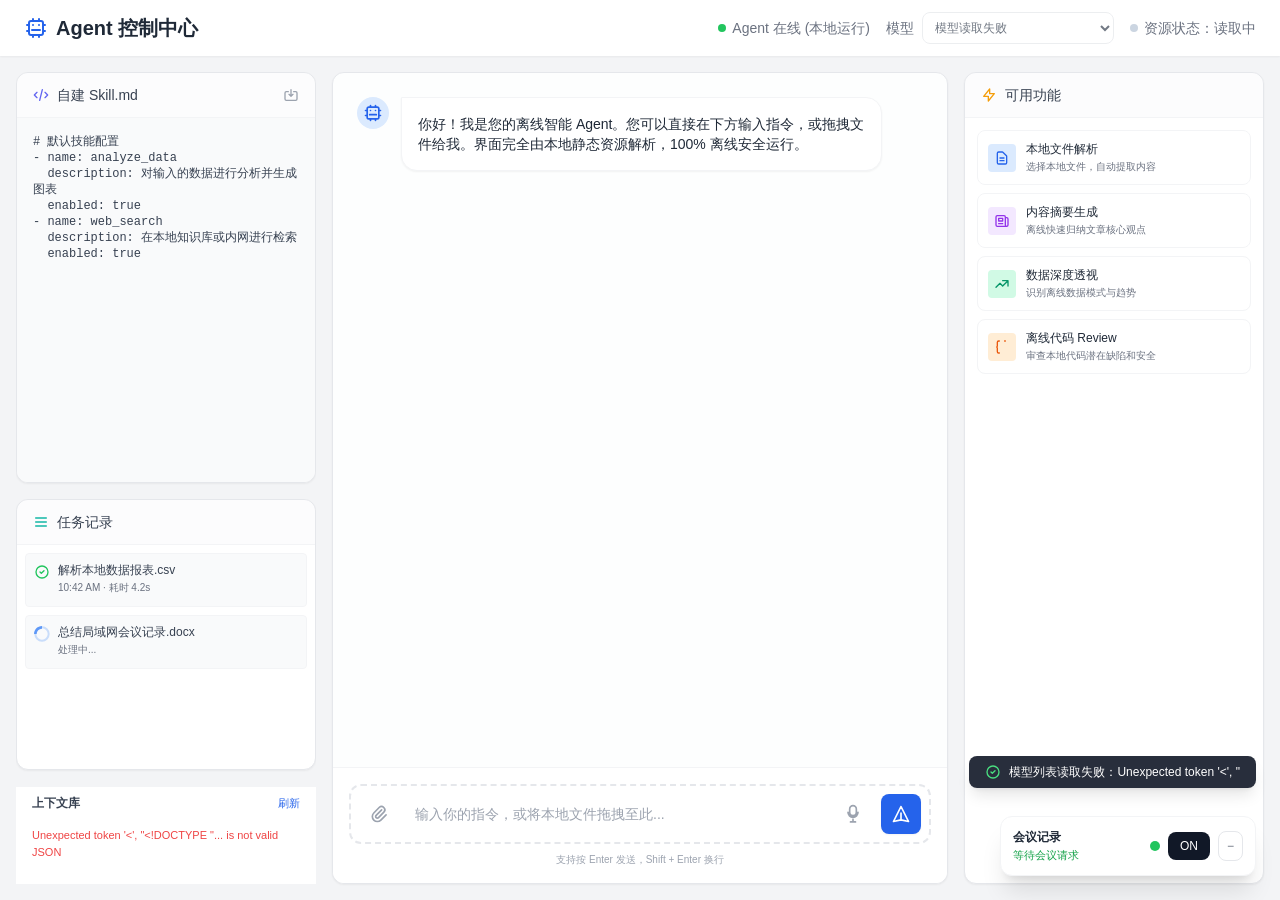
==== commit 368468a3: "优化上下文结构" ====
--- a/index.html
+++ b/index.html
@@ -135,6 +135,13 @@
                     </div>
                 </div>
             </div>
+            <div class="border-t border-gray-100 bg-white">
+                <div class="px-4 py-2 flex items-center justify-between">
+                    <h3 class="text-xs font-semibold text-gray-700">上下文库</h3>
+                    <button id="refresh-contexts-btn" class="text-[11px] text-blue-600 hover:text-blue-700 focus:outline-none">刷新</button>
+                </div>
+                <div id="context-library" class="px-3 pb-4 max-h-48 overflow-y-auto space-y-2"></div>
+            </div>
         </aside>
 
         <section class="col-span-6 flex flex-col bg-white rounded-xl shadow-sm border border-gray-200 h-full overflow-hidden relative">
@@ -177,6 +184,7 @@
 
             <!-- 输入区域 & 2. 拖拽/点击上传文件 -->
             <div class="p-4 border-t border-gray-100 bg-white">
+                <div id="active-context-bar" class="hidden mb-2 rounded-lg border border-blue-100 bg-blue-50 px-3 py-2 text-xs text-blue-800"></div>
                 <div id="drop-zone" class="border-2 border-dashed border-gray-200 rounded-xl p-2 transition-colors relative group">
                     
                     <!-- 文件预览区域 -->
@@ -242,7 +250,7 @@
                     可用功能
                 </h2>
             </div>
-            <div class="p-3 pb-28 overflow-y-auto flex-1 space-y-2">
+            <div class="p-3 pb-40 overflow-y-auto flex-1 space-y-2">
                 
                 <!-- 功能 1 -->
                 <button onclick="triggerFunction('file_parse')" class="w-full text-left p-2.5 rounded-lg border border-gray-100 hover:border-blue-200 hover:bg-blue-50 transition-all group focus:outline-none">
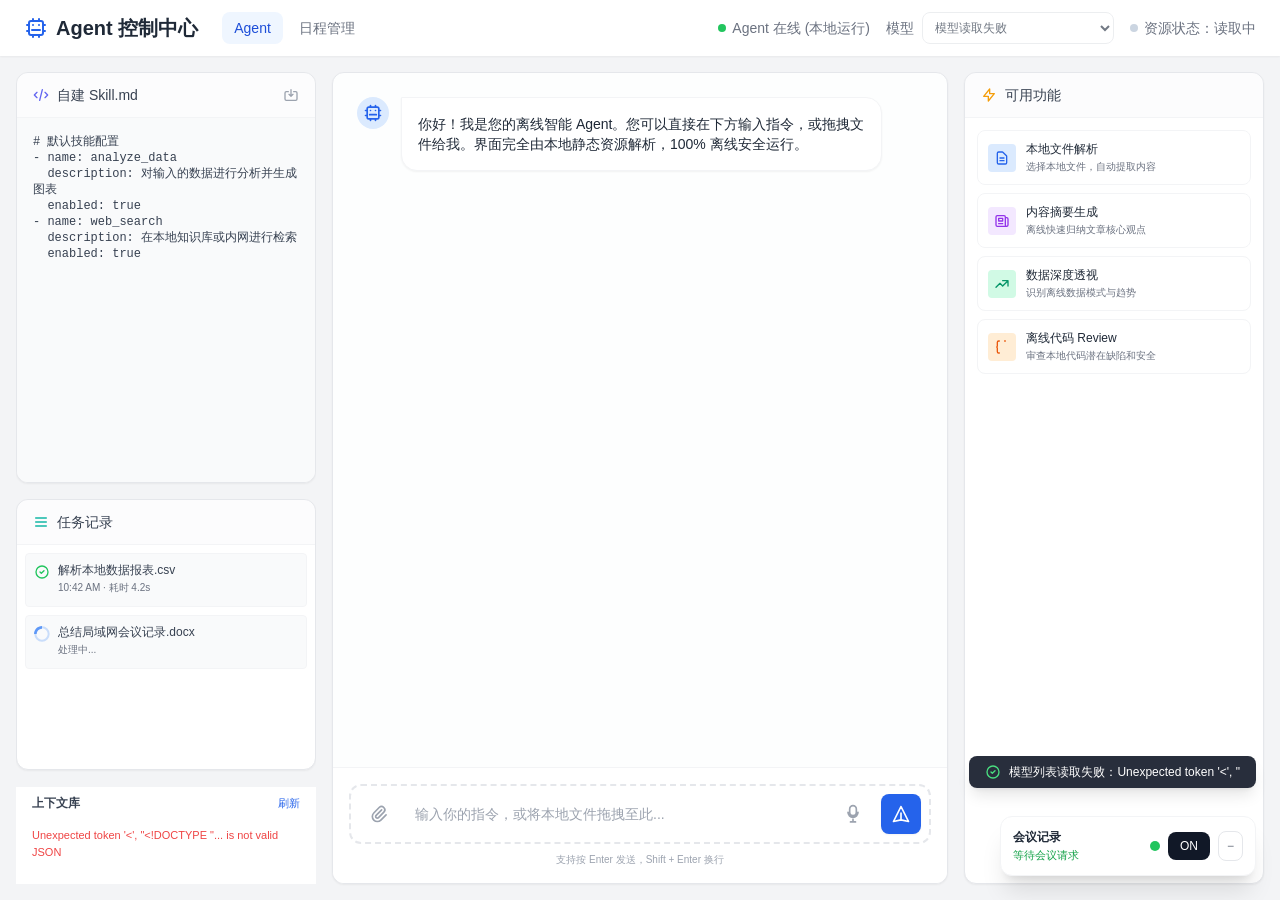
==== commit 3fd930de: "并入日程管理" ====
--- a/index.html
+++ b/index.html
@@ -44,6 +44,10 @@
                 <path stroke-linecap="round" stroke-linejoin="round" d="M9 3v2m6-2v2M9 19v2m6-2v2M5 9H3m2 6H3m18-6h-2m2 6h-2M7 19h10a2 2 0 002-2V7a2 2 0 00-2-2H7a2 2 0 00-2 2v10a2 2 0 002 2zM9 9h.01M15 9h.01M8 14h8" />
             </svg>
             <h1 class="text-xl font-semibold text-gray-800">Agent 控制中心</h1>
+            <nav class="hidden md:flex items-center gap-1 ml-4 text-sm">
+                <a href="/" class="px-3 py-1.5 rounded-lg bg-blue-50 text-blue-700 font-medium">Agent</a>
+                <a href="/todo/" class="px-3 py-1.5 rounded-lg text-gray-500 hover:text-blue-700 hover:bg-blue-50 transition-colors">日程管理</a>
+            </nav>
         </div>
         <div class="flex items-center gap-4 text-sm text-gray-500">
             <span class="flex items-center gap-1.5">
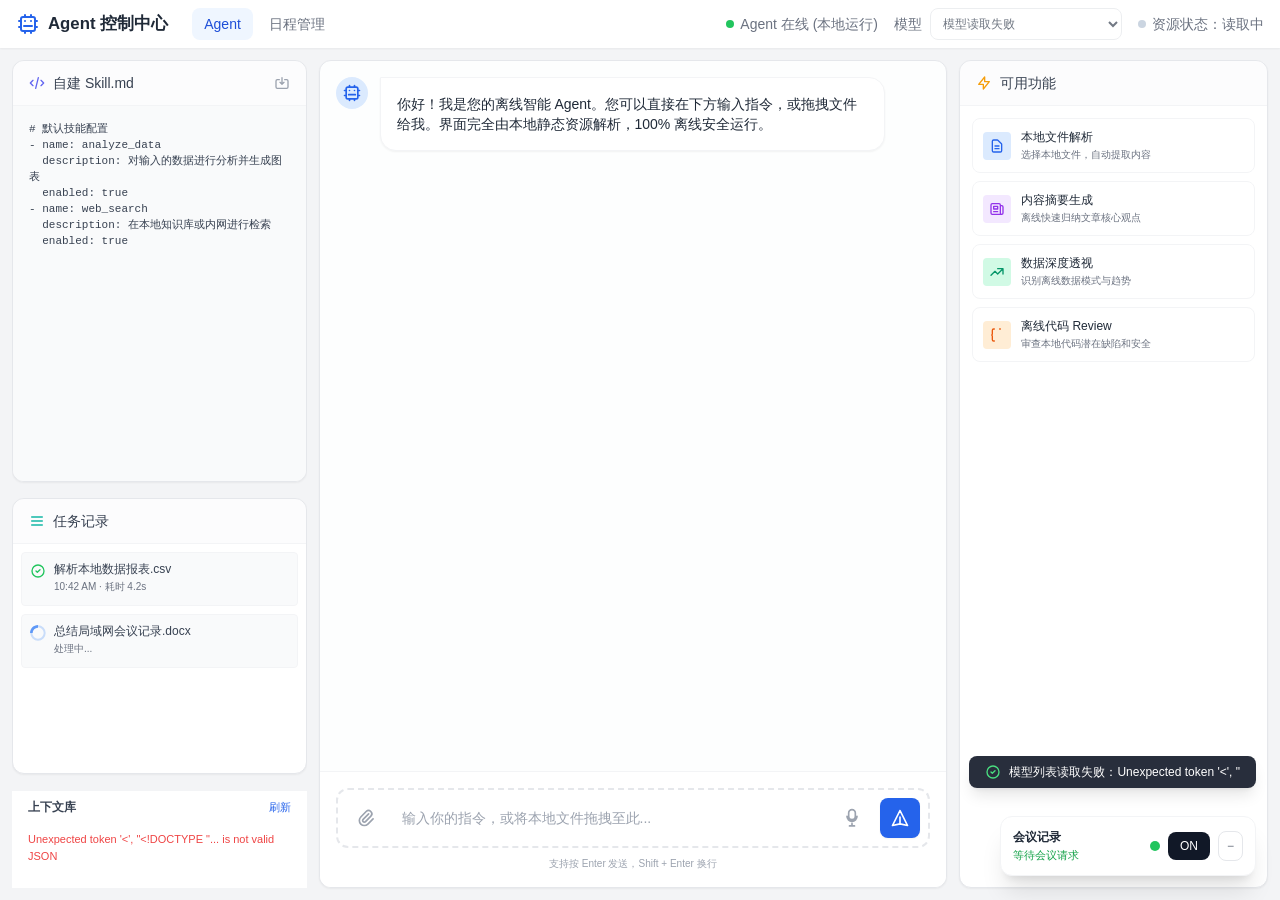
==== commit ef833d54: "ui 优化，增加OCR总结" ====
--- a/index.html
+++ b/index.html
@@ -32,6 +32,131 @@
         .drag-active {
             border-color: #3b82f6; /* blue-500 */
             background-color: #eff6ff; /* blue-50 */
+        }
+
+        :root {
+            --shell-pad: 1rem;
+            --shell-gap: 1rem;
+            --thought-max: min(38vh, 360px);
+            --thought-steps-max: min(30vh, 280px);
+        }
+
+        main.grid {
+            gap: var(--shell-gap);
+            padding: var(--shell-pad);
+        }
+
+        #agent-thought-process {
+            max-height: var(--thought-max);
+            overflow: hidden;
+        }
+
+        #agent-thought-process:not(.hidden) {
+            display: flex;
+            flex-direction: column;
+        }
+
+        #thought-steps {
+            max-height: var(--thought-steps-max);
+            overflow-y: auto;
+            padding-right: 0.25rem;
+        }
+
+        #thought-steps > div,
+        #thought-steps span {
+            min-width: 0;
+            overflow-wrap: anywhere;
+            word-break: break-word;
+        }
+
+        body.edge-compact {
+            font-size: 14px;
+        }
+
+        body.edge-compact header {
+            height: 3rem;
+            padding-left: 1rem;
+            padding-right: 1rem;
+        }
+
+        body.edge-compact header h1 {
+            font-size: 1.05rem;
+            line-height: 1.25rem;
+        }
+
+        body.edge-compact main.grid {
+            --shell-pad: 0.75rem;
+            --shell-gap: 0.75rem;
+            grid-template-columns: minmax(230px, 0.82fr) minmax(480px, 1.75fr) minmax(230px, 0.86fr);
+        }
+
+        body.edge-compact main.grid > aside,
+        body.edge-compact main.grid > section {
+            grid-column: auto / auto;
+        }
+
+        body.edge-compact #chat-messages {
+            padding: 1rem;
+        }
+
+        body.edge-compact #agent-thought-process {
+            padding: 0.75rem;
+            --thought-max: min(32vh, 300px);
+            --thought-steps-max: min(24vh, 220px);
+        }
+
+        body.edge-compact aside:first-child textarea {
+            font-size: 11px;
+            line-height: 1.45;
+        }
+
+        body.edge-dense {
+            font-size: 13px;
+        }
+
+        body.edge-dense main.grid {
+            --shell-pad: 0.5rem;
+            --shell-gap: 0.5rem;
+            grid-template-columns: minmax(205px, 0.72fr) minmax(500px, 2fr) minmax(205px, 0.72fr);
+        }
+
+        body.edge-dense #chat-messages {
+            padding: 0.75rem;
+        }
+
+        body.edge-dense #agent-thought-process {
+            --thought-max: min(30vh, 250px);
+            --thought-steps-max: min(22vh, 185px);
+        }
+
+        body.edge-dense .rounded-xl {
+            border-radius: 0.6rem;
+        }
+
+        @media (max-width: 980px) {
+            body main.grid {
+                grid-template-columns: 1fr;
+                overflow-y: auto;
+            }
+
+            body main.grid > aside,
+            body main.grid > section {
+                grid-column: auto / auto;
+                min-height: 260px;
+            }
+
+            body main.grid > section {
+                min-height: 72vh;
+            }
+
+            body header {
+                height: auto;
+                min-height: 3rem;
+                flex-wrap: wrap;
+                gap: 0.5rem;
+                padding-top: 0.5rem;
+                padding-bottom: 0.5rem;
+            }
         }
     </style>
 </head>
@@ -629,14 +754,14 @@
 
         function addThoughtStep(text, svgIcon, isLast) {
             const stepEl = document.createElement('div');
-            stepEl.className = 'flex items-start gap-2 animate-fade-in-up';
+            stepEl.className = 'flex items-start gap-2 animate-fade-in-up min-w-0';
             
             stepEl.innerHTML = `
                 <div class="mt-0.5 shrink-0">${svgIcon}</div>
-                <span class="text-gray-600">${text}</span>
+                <span class="text-gray-600 min-w-0">${text}</span>
             `;
             thoughtStepsContainer.appendChild(stepEl);
-            thoughtStepsContainer.parentElement.scrollTop = thoughtStepsContainer.parentElement.scrollHeight;
+            thoughtStepsContainer.scrollTop = thoughtStepsContainer.scrollHeight;
         }
 
         function toggleThoughtProcess() {
